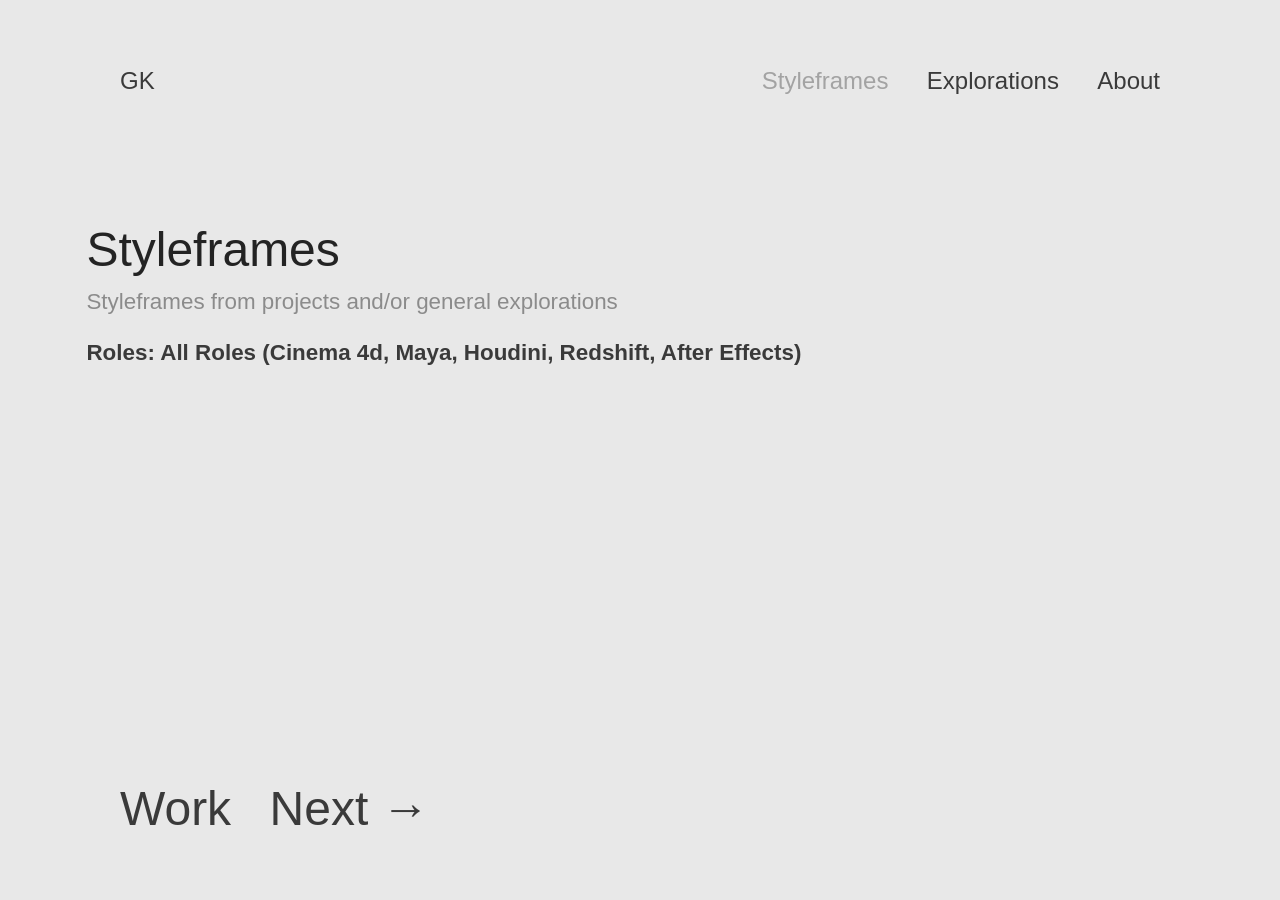
==== styleframes.html @ dc821de7 "Add files via upload" ====
<!DOCTYPE html>
<html lang="en">
<head>
  <meta charset="UTF-8">
  <meta name="viewport" content="width=device-width, initial-scale=1.0">
  <title>Styleframes — Graham K</title>
  <link rel="stylesheet" href="style.css">
</head>
<body>

  <header id="site-header">
    <div class="header-inner">
      <a href="index.html" class="logo">GK</a>
      <nav>
        <a href="styleframes.html">Styleframes</a>
        <a href="explorations.html">Explorations</a>
        <a href="about.html">About</a>
      </nav>
    </div>
  </header>

  <main class="main-container">
    <div class="project-layout">
      <h1 class="page-title">Styleframes</h1>
      <p class="page-subtitle">Styleframes from projects and/or general explorations</p>
      <p class="page-meta"><strong>Roles: All Roles (Cinema 4d, Maya, Houdini, Redshift, After Effects)</strong></p>
      <div class="project-grid" id="project-grid"></div>
    </div>
  </main>

  <nav class="page-nav">
    <div class="page-nav-inner">
      <a href="index.html">Work</a>
      <a href="explorations.html">Next →</a>
    </div>
  </nav>

  <!-- Lightbox -->
  <div id="lightbox">
    <button id="lb-close">✕</button>
    <button class="lb-arrow" id="lb-prev">←</button>
    <img id="lightbox-img" src="" alt="">
    <button class="lb-arrow" id="lb-next">→</button>
    <span id="lb-counter"></span>
  </div>

  <script>
    var MANIFEST = [
      "001.png","002.png","003.jpg","004.png","005.jpg",
      "006.png","007.png","008.png","009.png","010.png",
      "011.png","012.png","013.png","014.jpg"
    ];
    var FOLDER = "images/styleframes";
  </script>
  <script src="main.js"></script>
</body>
</html>
---- style.css ----
/* ============================================================
   Graham K Portfolio — style.css
   ============================================================ */

@font-face {
  font-display: block;
  font-family: "Diatype";
  src: url("https://type.cargo.site/files/CargoDiatype-Regular.woff2") format("woff2"),
       url("https://type.cargo.site/files/CargoDiatype-Regular.woff") format("woff");
  font-style: normal;
  font-weight: 400;
}
@font-face {
  font-display: block;
  font-family: "Diatype";
  src: url("https://type.cargo.site/files/CargoDiatype-Medium.woff2") format("woff2"),
       url("https://type.cargo.site/files/CargoDiatype-Medium.woff") format("woff");
  font-style: normal;
  font-weight: 500;
}

/* --- Reset --- */
*, *::before, *::after { box-sizing: border-box; margin: 0; padding: 0; }
html, body { min-height: 100vh; }
body {
  background-color: rgb(232, 232, 232);
  color: rgba(0,0,0,0.85);
  font-family: "Diatype", -apple-system, BlinkMacSystemFont, "Helvetica Neue", sans-serif;
  font-size: 10px;
  -webkit-font-smoothing: antialiased;
  -moz-osx-font-smoothing: grayscale;
}
a { color: inherit; text-decoration: none; }
a:active { opacity: 0.7; }
img { display: block; border: 0; }

/* ============================================================
   Header
   ============================================================ */
#site-header {
  position: fixed;
  top: 0; left: 0; right: 0;
  z-index: 100;
  pointer-events: none;
}
.header-inner {
  display: flex;
  align-items: flex-start;
  justify-content: space-between;
  padding: 4.2rem 7.5rem 0 7.5rem;
  pointer-events: auto;
  font-size: 1.5rem;
  font-weight: 500;
  line-height: 1.2;
  color: rgba(0,0,0,0.75);
  font-family: "Diatype", -apple-system, sans-serif;
}
.logo { color: rgba(0,0,0,0.75); font-size: 1.5rem; font-weight: 500; }
nav { display: flex; }
nav a {
  color: rgba(0,0,0,0.75);
  font-size: 1.5rem;
  font-weight: 500;
  margin-left: 2.4rem;
  font-family: "Diatype", -apple-system, sans-serif;
}
nav a:first-child { margin-left: 0; }
nav a.active { opacity: 0.4; }

/* ============================================================
   Homepage thumbnail grid
   ============================================================ */
.main-container { width: 100%; min-height: 100vh; }

.thumbnails-container {
  width: 94%;
  margin: 0 auto;
  padding: 16rem 3rem 12rem;
}
.thumbnail-grid {
  display: flex;
  flex-wrap: wrap;
  margin: -1rem;
}
.thumb-item { width: 50%; padding: 1rem; }
.thumb-link { display: block; }
.thumb-image {
  width: 100%;
  position: relative;
  overflow: hidden;
  background-color: #ccc;
}
.thumb-image::before {
  content: "";
  display: block;
  padding-bottom: 56.25%;
}
.thumb-image img {
  position: absolute;
  top: 0; left: 0;
  width: 100%; height: 100%;
  object-fit: cover;
}
.thumb-title {
  margin-top: 1.0rem;
  margin-bottom: 0.7rem;
  font-size: 1.5rem;
  font-weight: 400;
  color: rgba(0,0,0,0.85);
  font-family: "Diatype", -apple-system, sans-serif;
  line-height: 1.3;
}

/* ============================================================
   Project pages
   ============================================================ */
.project-layout {
  width: 94%;
  margin: 0 auto;
  padding: 14rem 3rem 12rem;
}

.page-title {
  font-size: 3rem;
  font-weight: 500;
  color: rgba(0,0,0,0.85);
  font-family: "Diatype", -apple-system, sans-serif;
  line-height: 1.1;
  margin-bottom: 0.6rem;
}
.page-subtitle {
  font-size: 1.4rem;
  font-weight: 400;
  color: rgba(0,0,0,0.40);
  font-family: "Diatype", -apple-system, sans-serif;
  line-height: 1.4;
  margin-bottom: 1.2rem;
}
.page-meta {
  font-size: 1.4rem;
  font-weight: 700;
  color: rgba(0,0,0,0.75);
  font-family: "Diatype", -apple-system, sans-serif;
  line-height: 1.4;
  margin-bottom: 4rem;
}

/* 2-column masonry grid */
.project-grid {
  columns: 2;
  column-gap: 1.2rem;
}
.project-grid .grid-item {
  break-inside: avoid;
  margin-bottom: 1.2rem;
  display: block;
  width: 100%;
  background-color: #d4d4d4;
  cursor: zoom-in;
}
.project-grid .grid-item img {
  display: block;
  width: 100%;
  height: auto;
  opacity: 0;
  transition: opacity 0.35s ease;
}
.project-grid .grid-item img.loaded { opacity: 1; }
.project-grid .grid-item:hover img { opacity: 0.88; }

/* ============================================================
   Bottom page nav
   ============================================================ */
.page-nav {
  position: fixed;
  bottom: 0; left: 0; right: 0;
  z-index: 100;
  pointer-events: none;
}
.page-nav-inner {
  display: flex;
  justify-content: space-between;
  align-items: flex-end;
  padding: 0 7.5rem 4rem 7.5rem;
  pointer-events: auto;
}
.page-nav-inner a {
  font-size: 3rem;
  font-weight: 500;
  font-family: "Diatype", -apple-system, sans-serif;
  color: rgba(0,0,0,0.75);
  line-height: 1.1;
}
.page-nav-inner a:active { opacity: 0.7; }

/* ============================================================
   About page
   ============================================================ */
.about-layout { padding: 16rem 7.5rem 6rem; }
.about-columns {
  display: flex;
  gap: 8rem;
  align-items: flex-start;
}
.about-body {
  max-width: 60rem;
  font-size: 1.5rem;
  font-weight: 400;
  color: rgba(0,0,0,0.75);
  font-family: "Diatype", -apple-system, sans-serif;
  line-height: 1.6;
}
.about-body p + p { margin-top: 1.5rem; }
.about-contact { flex-shrink: 0; padding-top: 0.2rem; }
.about-email {
  font-size: 1.5rem;
  font-weight: 400;
  font-family: "Diatype", -apple-system, sans-serif;
  color: rgba(0,0,0,0.75);
}
.about-email:hover { opacity: 0.5; }

/* ============================================================
   Lightbox
   ============================================================ */
#lightbox {
  display: none;
  position: fixed;
  inset: 0;
  z-index: 999;
  background: rgba(0,0,0,0.92);
  align-items: center;
  justify-content: center;
}
#lightbox.open { display: flex; }

#lightbox-img {
  max-width: 90vw;
  max-height: 90vh;
  width: auto;
  height: auto;
  object-fit: contain;
  display: block;
  user-select: none;
}

/* Prev / Next arrows */
.lb-arrow {
  position: absolute;
  top: 50%;
  transform: translateY(-50%);
  background: none;
  border: none;
  cursor: pointer;
  padding: 2rem;
  color: rgba(255,255,255,0.7);
  font-size: 3rem;
  font-family: "Diatype", -apple-system, sans-serif;
  line-height: 1;
  transition: color 0.15s;
  z-index: 1001;
  -webkit-user-select: none;
  user-select: none;
}
.lb-arrow:hover { color: #fff; }
#lb-prev { left: 2rem; }
#lb-next { right: 2rem; }

/* Close button */
#lb-close {
  position: absolute;
  top: 2rem;
  right: 2.5rem;
  background: none;
  border: none;
  cursor: pointer;
  color: rgba(255,255,255,0.6);
  font-size: 2.4rem;
  font-family: "Diatype", -apple-system, sans-serif;
  line-height: 1;
  transition: color 0.15s;
  z-index: 1001;
}
#lb-close:hover { color: #fff; }

/* Counter */
#lb-counter {
  position: absolute;
  bottom: 2.5rem;
  left: 50%;
  transform: translateX(-50%);
  color: rgba(255,255,255,0.4);
  font-size: 1.3rem;
  font-family: "Diatype", -apple-system, sans-serif;
  letter-spacing: 0.05em;
  pointer-events: none;
}

/* ============================================================
   Responsive
   ============================================================ */
@media (max-width: 900px) {
  .header-inner { padding: 2.5rem 2rem 0; }
  nav a { margin-left: 1.6rem; }
  .thumbnails-container { width: 100%; padding: 12rem 1.5rem 10rem; }
  .thumb-item { width: 100%; }
  .project-layout { width: 100%; padding: 12rem 1.5rem 10rem; }
  .project-grid { columns: 1; }
  .page-nav-inner { padding: 0 2rem 3rem; }
  .page-nav-inner a { font-size: 2.2rem; }
  .about-layout { padding: 12rem 2rem 4rem; }
  .about-columns { flex-direction: column; gap: 2rem; }
  #lb-prev { left: 0.5rem; }
  #lb-next { right: 0.5rem; }
}
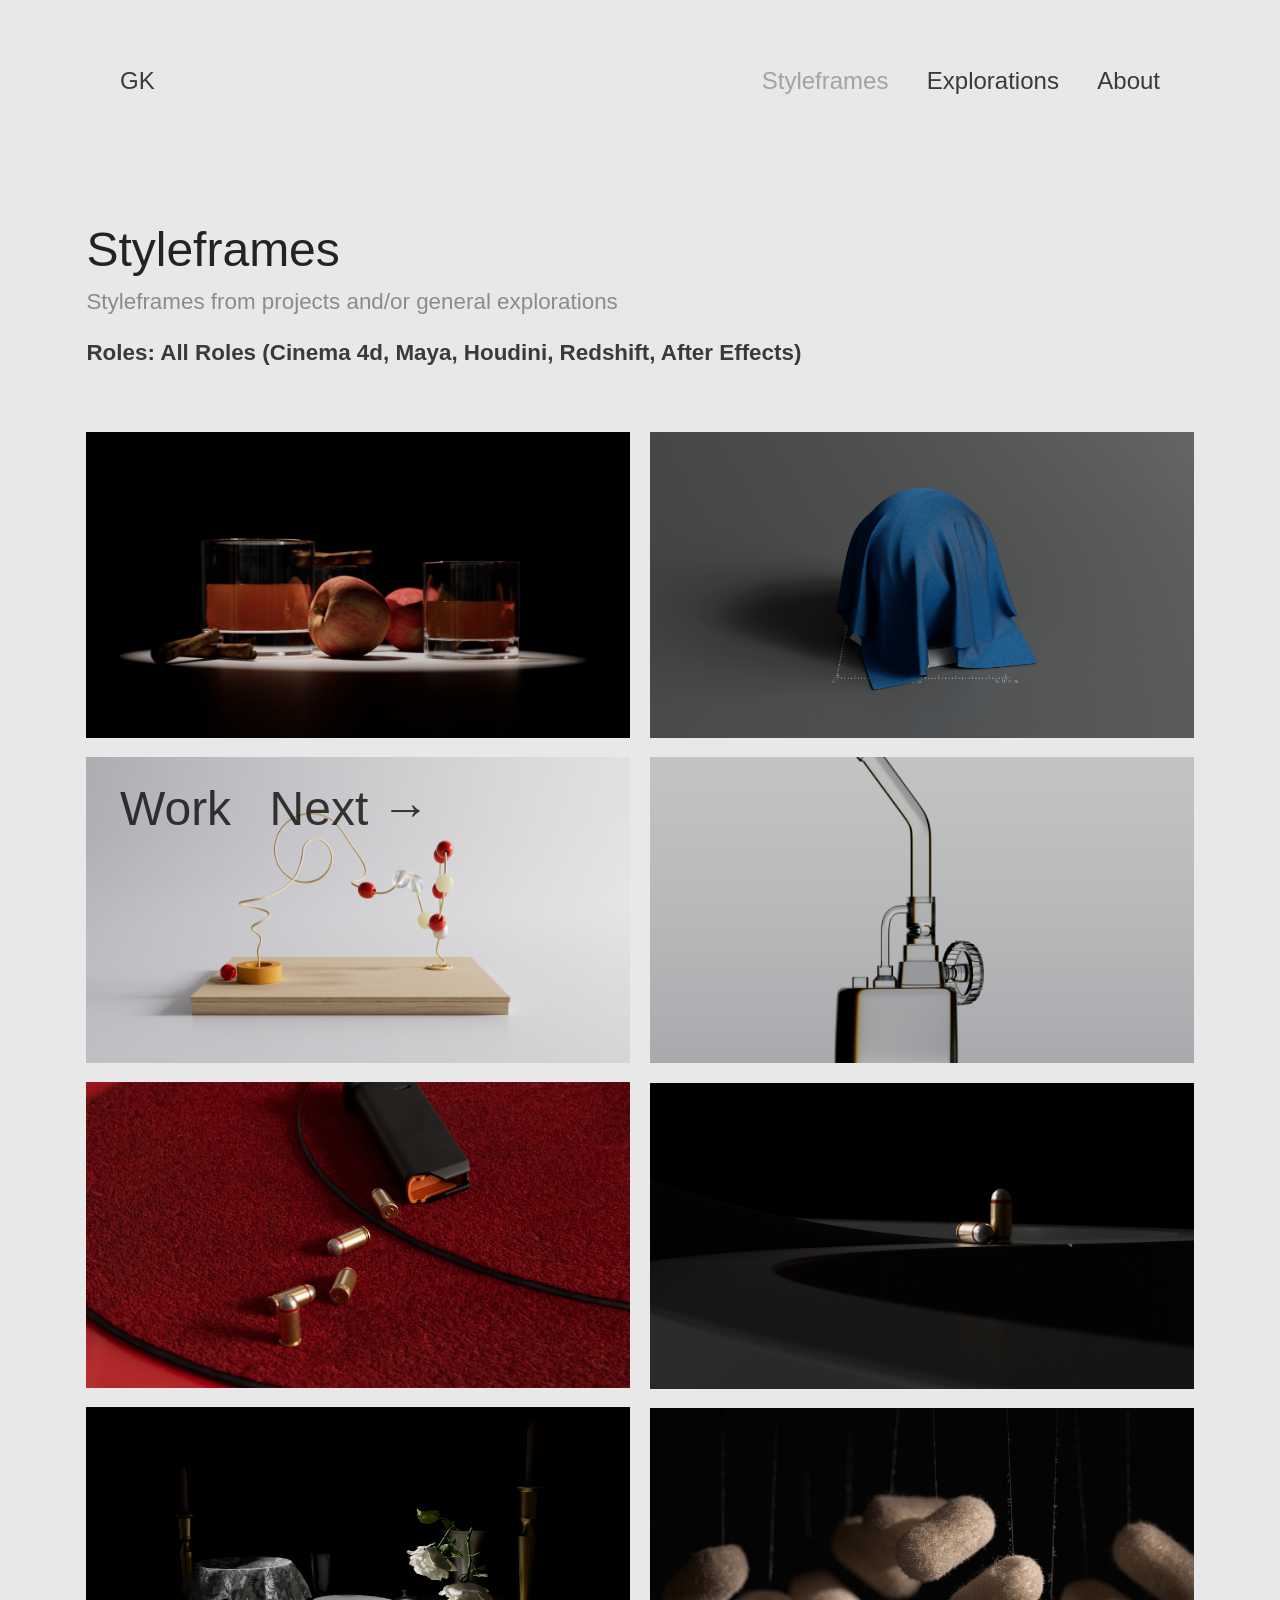
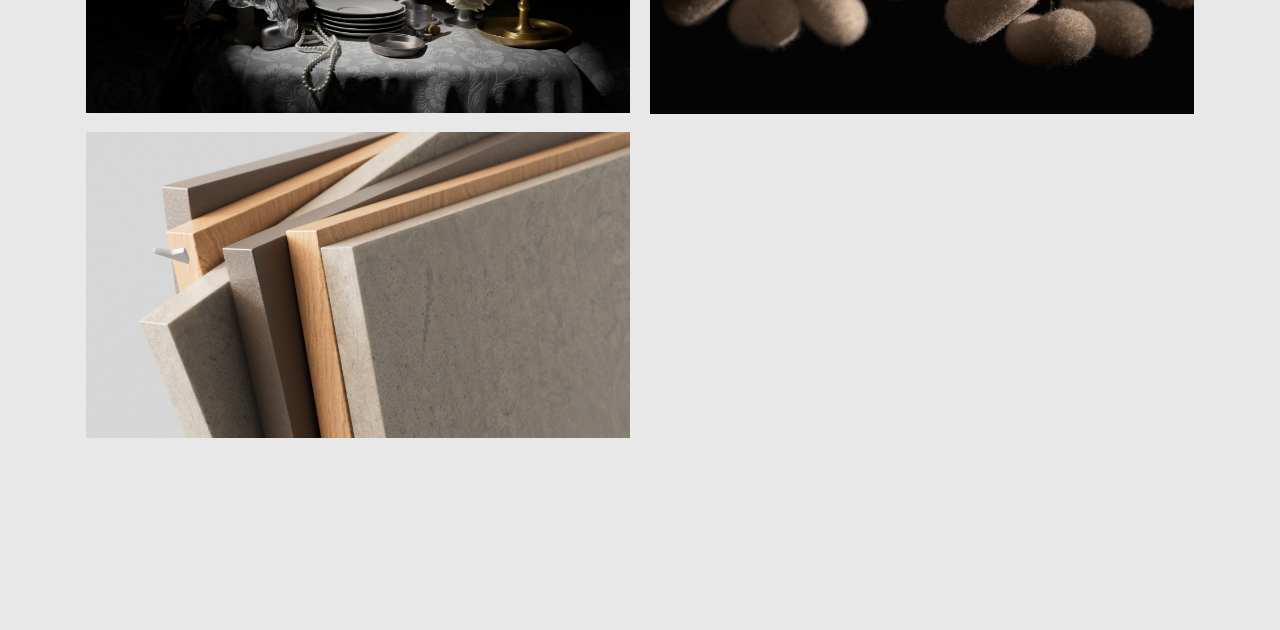
==== commit 3d19e32b: "Update styleframes.html" ====
--- a/styleframes.html
+++ b/styleframes.html
@@ -46,9 +46,9 @@
 
   <script>
     var MANIFEST = [
-      "001.png","002.png","003.jpg","004.png","005.jpg",
-      "006.png","007.png","008.png","009.png","010.png",
-      "011.png","012.png","013.png","014.jpg"
+      "001.png","002.png","003.jpg","004.png","004_01.png","005.jpg",
+      "006.png","007.png","008.png","009.png","010.png","010_01.png",
+      "011.png","012.png","013.png","014.jpg","015.jpg"
     ];
     var FOLDER = "images/styleframes";
   </script>
